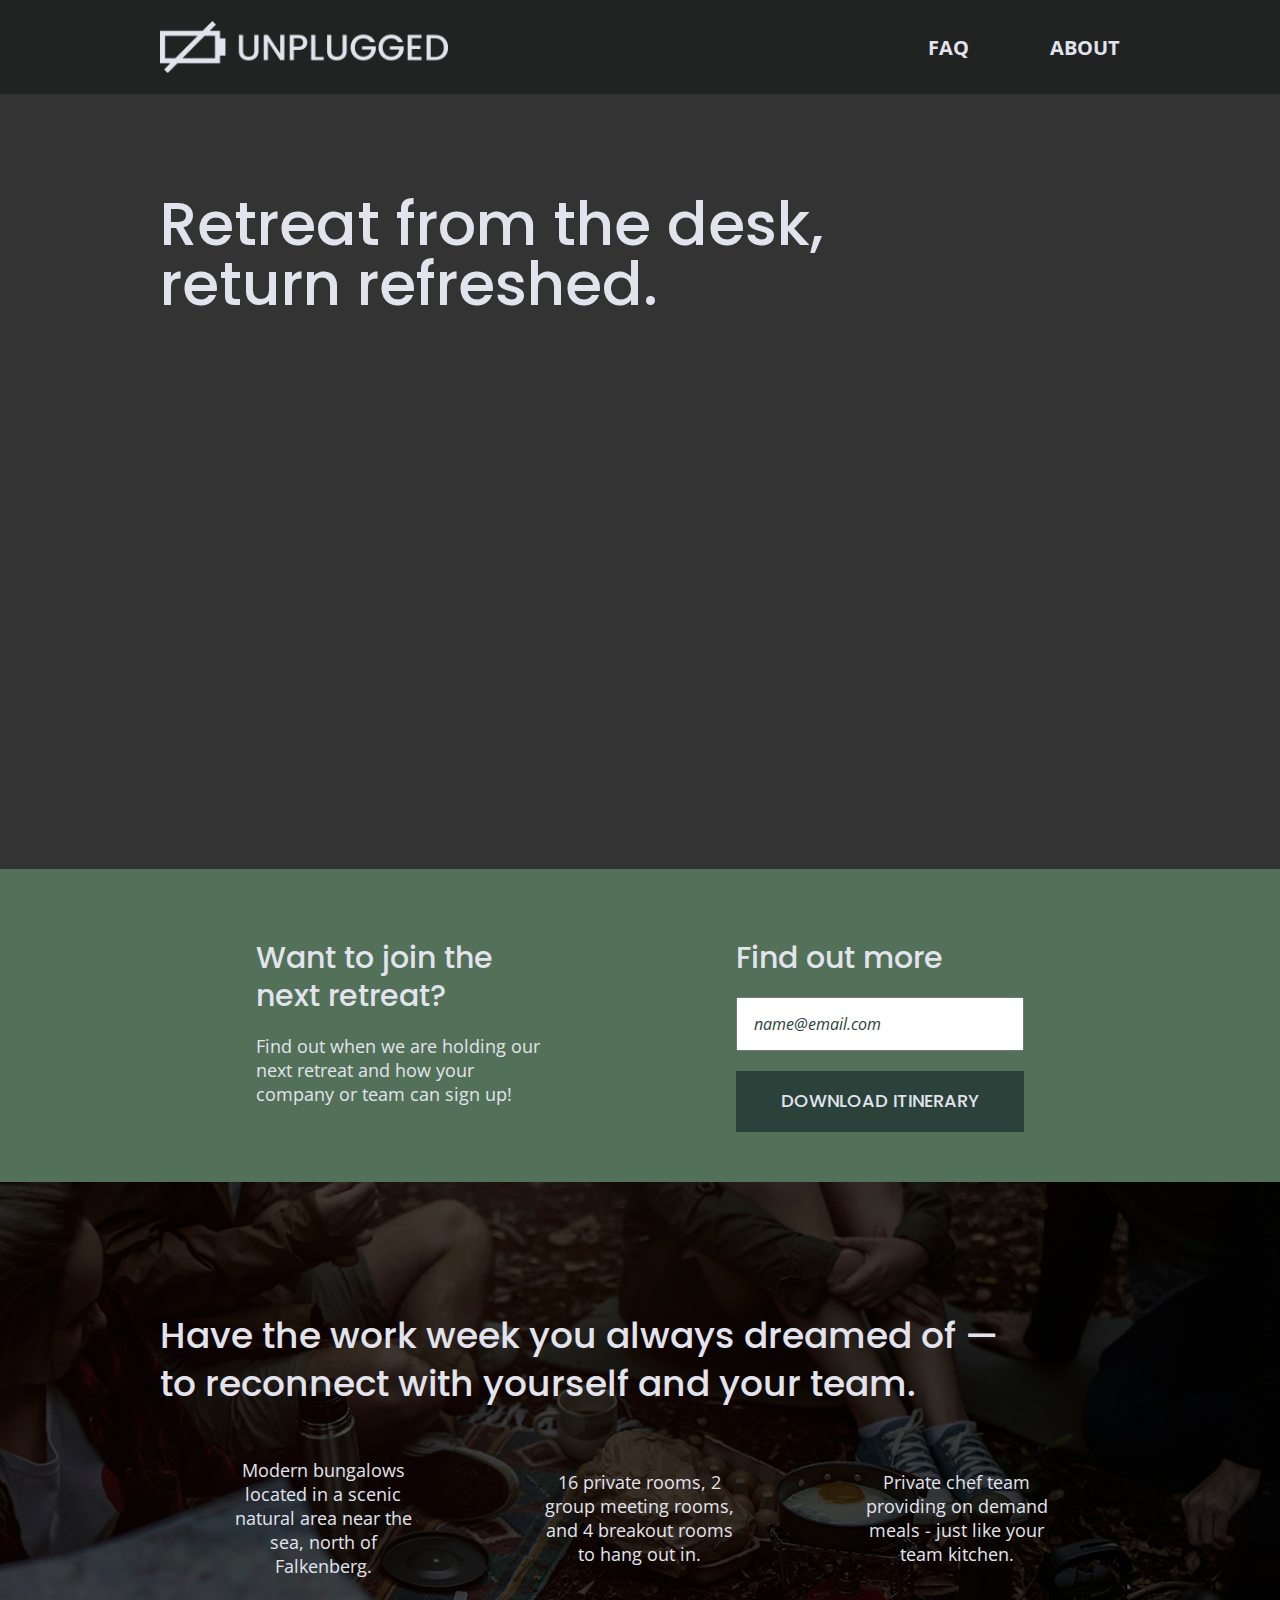
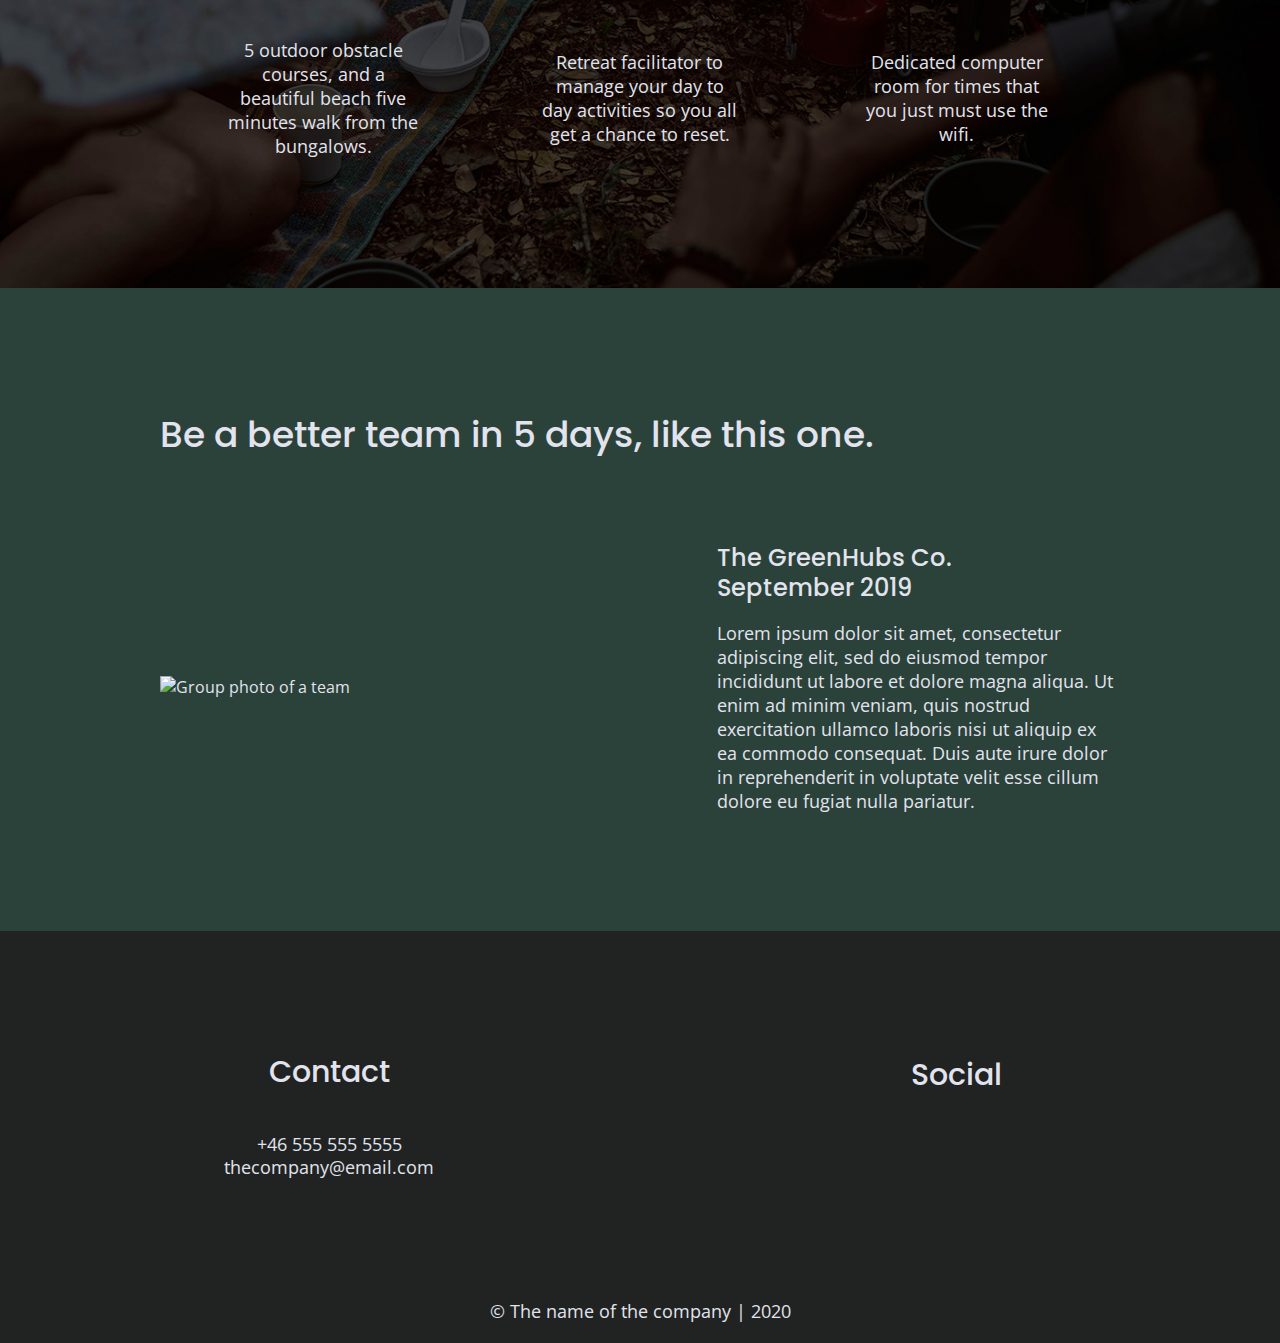
==== index.html @ bfc2228c "Add content to the mission section, change content for the icon section" ====
<!doctype html>
<html class="no-js" lang="">

<head>
  <meta charset="utf-8">
  <title>responsive project</title>
  <meta name="description" content="">
  <meta name="viewport" content="width=device-width, initial-scale=1">

  <link rel="manifest" href="site.webmanifest">
  <link rel="apple-touch-icon" href="icon.png">
  <!-- Place favicon.ico in the root directory -->
  
  <!--Google Fonts-->
  <link href="https://fonts.googleapis.com/css?family=Open+Sans:400,700|Poppins:500,700" rel="stylesheet">
  <!--Font awesome CDN version 5.5 -->
  <link rel="stylesheet" href="https://use.fontawesome.com/releases/v5.5.0/css/all.css" integrity="sha384-B4dIYHKNBt8Bc12p+WXckhzcICo0wtJAoU8YZTY5qE0Id1GSseTk6S+L3BlXeVIU" crossorigin="anonymous">
  <link rel="stylesheet" href="css/normalize.css">
  <link rel="stylesheet" href="css/main.css">

  <meta name="theme-color" content="#fafafa">
</head>

<body>
  <!--[if IE]>
    <p class="browserupgrade">You are using an <strong>outdated</strong> browser. Please <a href="https://browsehappy.com/">upgrade your browser</a> to improve your experience and security.</p>
  <![endif]-->

  <!-- Header, Logo and Navbar -->
    <header>
      <div class="content-wrapper">
        <figure>
          <a href="#">
            <img src="img/logo.png" alt="Logo of the homepage">
          </a>
        </figure>
          <div class="header-divider"></div>
          <nav>
               <ul>
                   <li><a href="faq/index.html" target="_blank">FAQ</a></li>
                   <li><a href="about/index.html" target="_blank">About</a></li>
               </ul>
          </nav>
      </div>
  </header>
   
  <main>

    <!--Headline and hero image-->
    <section class="hero-area">
      <div class="content-wrapper">
        <h1>Retreat from the desk, return refreshed.</h1> 
      </div>
      
    </section>

    <!--Newsletter signup-->
    <aside>
      <div class="content-wrapper">

      <div class="form-description">
        <h3>Want to join the next retreat?</h3>
        <p>Find out when we are holding our next retreat and how your company or team can sign up!
        </p>
      </div>

      <div class="form">
          <h3>Find out more</h3>
            <input type="text" name="name" value="name@email.com">
            <input type="button" value="Download Itinerary">
        </div>
      
      </div> <!--Aside content wrapper ends here-->
    </aside>

    <!--Info about, features content-->
    <section class="features">
      <div class="content-wrapper">
      <h2>Have the work week you always dreamed of — to reconnect with yourself and your team.</h2>

      <!--Icons and paragraphs with text-->	
      <div class="features-items">
        <article>
          <p class="fontawesome-icon">
             <i class="fas fa-campground"></i>
          </p>
          <p class="features-item-description">Modern bungalows located in a scenic natural area near the sea, north of Falkenberg.</p>
        </article>

        <article>
          <p class="fontawesome-icon">
            <i class="fas fa-bed"></i>
          </p>
          <p class="features-item-description">16 private rooms, 2 group meeting rooms, and 4 breakout rooms to hang out in.</p>
        </article>

        <article>
          <p class="fontawesome-icon">
            <i class="fas fa-utensils"></i>
          </p>
          <p class="features-item-description">Private chef team providing on demand meals - just like your team kitchen.</p>
        </article>
 	
        <article>
          <p class="fontawesome-icon">
            <i class="fas fa-shoe-prints"></i>
          </p>
          <p class="features-item-description">5 outdoor obstacle courses, and a beautiful beach five minutes walk from the bungalows.</p>
        </article>

        <article>
          <p class="fontawesome-icon">
            <i class="fas fa-smile"></i>
          </p>
          <p class="features-item-description">Retreat facilitator to manage your day to day activities so you all get a chance to reset.</p>
        </article>
	
        <article>
          <p class="fontawesome-icon">
            <i class="fas fa-wifi"></i>
          </p>
          <p class="features-item-description">Dedicated computer room for times that you just must use the wifi.</p>
        </article>
      
      </div> <!--features items div-->
      </div> <!--content wrapper div-->
    </section>

    <!--Previous retreats-->
    <section class="reviews">
      <div class="content-wrapper">
        <h2>Be a better team in 5 days, like this one.</h2>
     
          <article>
            <figure>
              <img src="img/team-photo.jpg" alt="Group photo of a team">
          </figure>
            <div>
              <h3>The GreenHubs Co. September 2019</h3>
              <p>Lorem ipsum dolor sit amet, consectetur adipiscing elit, sed do eiusmod tempor incididunt ut labore et dolore magna aliqua. 
                Ut enim ad minim veniam, quis nostrud exercitation ullamco laboris nisi ut aliquip ex ea commodo consequat. Duis aute irure 
                dolor in reprehenderit in voluptate velit esse cillum dolore eu fugiat nulla pariatur.</p>
            </div>
          </article>

      </div> <!--content wrapper div ends here-->
    </section> <!--reviews section ends here-->

  </main> <!--Main wrapper ends-->

  <!--Footer-->
  <footer>
    <div class="content-wrapper">
        <div class="footer-content">

          <!--Contact details-->
          <address class="contact">
            <h4>Contact</h4>
            <p>+46 555 555 5555 <br>
               thecompany@email.com
            </p>
          </address>
            
          <!--Social icons-->
            <div class="social">
              <h4>Social</h4>
                <div class="social-icons">
                    <p><a href="https://www.facebook.com" target="_blank"><i class="fab fa-facebook"></i></a></p>
                    <p><a href="https://www.github.com" target="_blank"><i class="fab fa-twitter"></iclass></i></a></p>
                    <p><a href="https://www.instagram.com" target="_blank"><i class="fab fa-instagram"></iclass></i></a></p>
                </div>
            </div>

        </div> <!-- footer content ends --> 
    </div> <!--footer content-wrapper ends-->
    
    <!--Copyright-->
    <div class="copyright">
        <p>&copy; The name of the company | 2020</p>
    </div> 
</footer>

  <script src="js/vendor/modernizr-3.8.0.min.js"></script>
  <script src="https://code.jquery.com/jquery-3.4.1.min.js" integrity="sha256-CSXorXvZcTkaix6Yvo6HppcZGetbYMGWSFlBw8HfCJo=" crossorigin="anonymous"></script>
  <script>window.jQuery || document.write('<script src="js/vendor/jquery-3.4.1.min.js"><\/script>')</script>
  <script src="js/plugins.js"></script>
  <script src="js/main.js"></script>

  <!-- Google Analytics: change UA-XXXXX-Y to be your site's ID. -->
  <script>
    window.ga = function () { ga.q.push(arguments) }; ga.q = []; ga.l = +new Date;
    ga('create', 'UA-XXXXX-Y', 'auto'); ga('set','transport','beacon'); ga('send', 'pageview')
  </script>
  <script src="https://www.google-analytics.com/analytics.js" async></script>
</body>

</html>
---- css/main.css ----
/*! HTML5 Boilerplate v7.3.0 | MIT License | https://html5boilerplate.com/ */

/* main.css 2.0.0 | MIT License | https://github.com/h5bp/main.css#readme */
/*
 * What follows is the result of much research on cross-browser styling.
 * Credit left inline and big thanks to Nicolas Gallagher, Jonathan Neal,
 * Kroc Camen, and the H5BP dev community and team.
 */

/* ==========================================================================
   Base styles: opinionated defaults
   ========================================================================== */

html {
  color: #222;
  font-size: 1em;
  line-height: 1.4;
}

/*
 * Remove text-shadow in selection highlight:
 * https://twitter.com/miketaylr/status/12228805301
 *
 * Vendor-prefixed and regular ::selection selectors cannot be combined:
 * https://stackoverflow.com/a/16982510/7133471
 *
 * Customize the background color to match your design.
 */

::-moz-selection {
  background: #b3d4fc;
  text-shadow: none;
}

::selection {
  background: #b3d4fc;
  text-shadow: none;
}

/*
 * A better looking default horizontal rule
 */

hr {
  display: block;
  height: 1px;
  border: 0;
  border-top: 1px solid #ccc;
  margin: 1em 0;
  padding: 0;
}

/*
 * Remove the gap between audio, canvas, iframes,
 * images, videos and the bottom of their containers:
 * https://github.com/h5bp/html5-boilerplate/issues/440
 */

audio,
canvas,
iframe,
img,
svg,
video {
  vertical-align: middle;
}

/*
 * Remove default fieldset styles.
 */

fieldset {
  border: 0;
  margin: 0;
  padding: 0;
}

/*
 * Allow only vertical resizing of textareas.
 */

textarea {
  resize: vertical;
}

/* ==========================================================================
   Browser Upgrade Prompt
   ========================================================================== */

.browserupgrade {
  margin: 0.2em 0;
  background: #ccc;
  color: #000;
  padding: 0.2em 0;
}

/* ==========================================================================
   Author's custom styles
   ========================================================================== */

/*-------------- General Styles -----------------*/
 
html {
	font-size: 16px;
}
 
body {
  font-family: 'Open Sans', sans-serif;
  font-size: 1em;
  text-align: left;
  color: #e2e3ed;
}
 
ul, 
ol {
  list-style-type: none;
}
 
a {
  color: #e2e3ed;
  text-decoration: none;
}
 
h2 {
  font-family: 'Poppins', sans-serif;
  font-size: 1.875em;
  font-weight: 500;
}
 
h3, 
h4 {
  font-family: 'Poppins', sans-serif;
  font-size: 1.3em;
  margin: 20px 0;
  font-weight: 500;
}
 
p {
  font-size: 0.875em;
  line-height: 1.29;
}
 
img { 
	width: 100%;
}
 
figure {
  margin: 0;
}
 
address {
  font-style: normal;
}
 
.content-wrapper {
  width: 90%;
  margin: 50px 0;
}

/*------------- Base Header - Footer Styles --------------*/

header, 
footer {
  background-color: #202322;
  display: flex;
  justify-content: center;
  align-items: center;
  flex-flow: row wrap;
}

/* Header styles */

header {
  padding: 15px 0;
}

header .content-wrapper {
  display: flex;
  align-items: center;
  justify-content: center;
  flex-flow: row wrap;
  margin: 0;
}

header figure {
  width: 60%;
  display: flex;
  justify-content: center;
  align-items: center;
  flex-flow: row wrap;
}

.header-divider {
  width: 100%;
  height: 1px;
  margin: 10px 0 20px 0;
  background: #3a3a3a; 
}

header nav {
  width: 60%;
  font-size: 1.125em;
  font-weight: 700;
  text-transform: uppercase;
  display: flex;
  justify-content: space-around;
  align-items: center;
  flex-flow: row wrap;
}

header nav ul {
  width: 100%;
  display: flex;
  justify-content: space-around;
  padding-left: 0;
}

header nav ul li {
  font-size: 1.125em;
}

/* Footer styles */

footer {
  flex-direction: column;
  text-align: center;
}

footer p {
  margin: 0;
}

footer .content-wrapper {
  width: 55%;
  margin: 50px 0;
}

footer .contact {
  margin-bottom: 50px;
}

footer h4 {
  font-size: 1.875em;
}

footer .social-icons {
  display: flex;
  justify-content: space-around;
  align-items: center;
}

footer .social-icons p {
  display: flex;
  justify-content: center;
  align-items: center;
  width: 40px;
  height: 40px;
}

footer .social-icons p i {
  font-size: 1.3125em;
}

footer .copyright {
  margin: 20px 0;
}


/*-------------- Mobile Styles - Homepage ----------------*/

/* Hero Area */

.hero-area {
  background: url(../img/hero-background.jpg) center no-repeat #333;
  background-size: cover;
  min-height: 500px;
  display: flex;
  justify-content: center;
  flex-flow: row wrap;
}

.hero-area h1 {
  font-size: 2.25em;
  font-family: 'Poppins', Helvetica, Arial, sans-serif;
  font-weight: 500; 
  line-height: 1.2; 
}

/* Aside */

aside {
  display: flex;
  align-items: center;
  justify-content: center;
  flex-flow: row wrap;
  background-color: #527158;
}

aside .form {
  margin-top: 30px;
}
 
input[type=text] {
  box-sizing: border-box;
  width: 100%;
  color: #2a423a;
  font-style: italic;
  padding: 1em;
}
 
input[type=button] {
  width: 100%;
  padding: 20px 0;
  margin-top: 20px;
  background-color: #2a423a;
  font-family: 'Poppins', Helvetica, Arial, sans-serif;
  font-weight: 500;
  font-size: 1.125em;
  color: #e2e3ed;
  border: none;
  text-align: center;
  text-transform: uppercase;
}

/* Features */

.features {
  background: url('../img/grey-background.jpg') center no-repeat #333;
  background-size: cover;
  display: flex;
  justify-content: center;
  flex-flow: row wrap;
}

.features h2 {
  margin-bottom: 60px;
}

.features article {
  width: 63%;
  margin: 30px 0;
}

.features .features-items {
  display: flex;
  align-items: center;
  justify-content: center;
  flex-flow: row wrap;
}

.features p {
  text-align: center;
  margin: 0;
}

.features i {
	font-size: 3.75em;
        margin-bottom: 40px;
}

/* Reviews */

.reviews {
  background-color: #2a423a;
  display: flex;
  justify-content: center;
  flex-flow: row wrap;
}

.reviews figure {
  width: 100%;
  display: flex;
  justify-content: center;
  align-items: center;
  flex-flow: row wrap;
}

.reviews h2 {
  margin-bottom: 40px;
  line-height: 1;
}

.reviews h3 {
  width: 55%;
  margin: 20px 0;
  font-size: 1.2em;
}

footer h4 {
  font-size: 1.3em;
}

/*-------------- Mobile Styles - About page ----------------*/

.mission {
  background: url('../img/mission-team.jpg') center no-repeat #333;
  background-size: cover;
  display: flex;
  justify-content: center;
  flex-flow: row wrap;
}

.mission-content p {
  font-weight: 700;
}

.map figure {
  width: 100%;
  height: 0; 
  padding-bottom: 80%; 
  overflow: hidden;
  position: relative;
}

.map iframe {
  width: 100%;
  height: 100%;
  position: absolute; 
  top: 0; 
  left: 0; 
}

.contact-section {
  background-color: #2a423a;
  display: flex;
  align-items: center;
  justify-content: center;
  flex-flow: row wrap;
}

.contact-content p {
  margin: 0;
}

/*-------------- Mobile Styles - FAQ page ----------------*/

.faq {
  background-color :#527158;
  display: flex;
  align-items: center;
  justify-content: center;
  flex-flow: row wrap;
}

.faq h2 {
  margin-bottom: 40px;
  line-height: 1;
}

.faq .content-wrapper {
  margin: 50px 0 0 0;
  display: flex;
  align-items: center;
  justify-content: center;
  flex-flow: row wrap;
}

.faq-content {
  margin-bottom: 35px;
}

.faq-content h4 {
  line-height: 1.333;
}

.faq-image img {
  margin-bottom: 25px;
  border-radius: 2%;
}


/* ==========================================================================
   Helper classes
   ========================================================================== */

/*
 * Hide visually and from screen readers
 */

.hidden {
  display: none !important;
}

/*
* Hide only visually, but have it available for screen readers:
* https://snook.ca/archives/html_and_css/hiding-content-for-accessibility
*
* 1. For long content, line feeds are not interpreted as spaces and small width
*    causes content to wrap 1 word per line:
*    https://medium.com/@jessebeach/beware-smushed-off-screen-accessible-text-5952a4c2cbfe
*/

.sr-only {
  border: 0;
  clip: rect(0, 0, 0, 0);
  height: 1px;
  margin: -1px;
  overflow: hidden;
  padding: 0;
  position: absolute;
  white-space: nowrap;
  width: 1px;
  /* 1 */
}

/*
* Extends the .sr-only class to allow the element
* to be focusable when navigated to via the keyboard:
* https://www.drupal.org/node/897638
*/

.sr-only.focusable:active,
.sr-only.focusable:focus {
  clip: auto;
  height: auto;
  margin: 0;
  overflow: visible;
  position: static;
  white-space: inherit;
  width: auto;
}

/*
* Hide visually and from screen readers, but maintain layout
*/

.invisible {
  visibility: hidden;
}

/*
* Clearfix: contain floats
*
* For modern browsers
* 1. The space content is one way to avoid an Opera bug when the
*    `contenteditable` attribute is included anywhere else in the document.
*    Otherwise it causes space to appear at the top and bottom of elements
*    that receive the `clearfix` class.
* 2. The use of `table` rather than `block` is only necessary if using
*    `:before` to contain the top-margins of child elements.
*/

.clearfix:before,
.clearfix:after {
  content: " ";
  /* 1 */
  display: table;
  /* 2 */
}

.clearfix:after {
  clear: both;
}

/* ==========================================================================
   EXAMPLE Media Queries for Responsive Design.
   These examples override the primary ('mobile first') styles.
   Modify as content requires.
   ========================================================================== */

@media only screen and (min-width: 768px) {
 
  /*----------Tablet styles - Homepage ----------*/

 /* General styles */
.content-wrapper {
  max-width: 640px;
  margin: 100px 0;
}

h2 {
  font-size: 2.25em;
  line-height: 1.333;
}

h3 {
  font-size: 1.5em;
  line-height: 1.25;
}

 /* Header */
header {
  justify-content: space-around;
  padding: 33px 0;
}

header .content-wrapper {
  width: 100%;
  justify-content: space-between;
}

header figure {
  width: 30%;
}

header nav {
  width: 20%;
}

header nav ul {
  justify-content: space-between;
}

.header-divider {
  display: none;
}

 /* Hero Area */
.hero-area {
  min-height: 600px;
}

.hero-area h1 {
  font-size: 3em;
  line-height: 1;
  margin: 0;
}

 /* Aside */
aside .content-wrapper {
   margin: 50px 0;
   display: flex;
   justify-content: space-between;
   flex-flow: row wrap;
}

aside .content-wrapper .form-description,
aside .content-wrapper .form {        
  width: 40%;  
  margin: 0;
}

/* Features */

.features h2 {
    margin-bottom: 20px;
}

.features article {
  display: flex;
  align-items: center;
  justify-content: center;
  flex-flow: column wrap;
  flex-basis: 50%;
}

.features .features-item-description {
   width: 62%;
}

/* Reviews */
.reviews article {
  display: flex;
  justify-content: space-between;
}

.reviews article figure {
  width: 49%;
  padding-right: 10px;
}

.reviews h2 {
  width: 85%;
}

.reviews article div {
  width: 49%;        
}

.reviews h3 {
  width: 75%;
  margin: 0;
  font-size: 1.5em;
}

/* Footer */
footer .content-wrapper {
  width: 65%;
  margin: 100px 0;
}
  
footer .footer-content {
  display: flex;
  justify-content: space-between;
  align-items: center;
  flex-direction: row;
}

footer .contact {
  margin-bottom: 0;
}

footer h4 {
  font-size: 1.5em;
  margin-bottom: 40px;
}

footer p {
  line-height: 1.285;
}

footer .social-icons {
  width: 12.5em;
  justify-content: space-between;
}

footer .copyright {
  width: 100%;
}

/*---------------- Tablet Styles - About Page---------------------*/

.mission-content {
  display: flex;
  justify-content: space-between;
  align-items: center;
  padding-top: 20px
}

.mission-content p {
  width: 45%;
}

.map figure {
  padding-bottom: 45.5%; 
}

.contact-section .content-wrapper h2 {
  width: 80%;
}

.contact-content {
  display: flex;
  justify-content: space-between;
  align-items: flex-start;
}

/*-----------------Tablet Styles - FAQ Page---------------------*/

.faq .content-wrapper {
  justify-content: space-between;
}

.faq-image {
  width: 60%;
  margin-bottom: 40px;
  padding-left: 130px;
}

.faq h2 {
  width: 100%;
  font-size: 3em;
}

.faq h4 {
  font-size: 1.4em;
  line-height: 1.125;
}


.faq p {
    font-size: .875em;
    line-height: 1.5;
}

}

@media only screen and (min-width: 1200px) {
/*---------------Desktop styles - Homepage ---------------*/

header {
  padding: 15px 0;
}

.hero-area {
  min-height: 775px;
}

.content-wrapper {
    max-width: 960px;
}

h2 {
  font-size: 2.25em;
}

h3,
h4 {
    font-size: 1.875em;
}

p {
    font-size: 1.125em;
    line-height: 1.333;
}

/* Hero */
.hero-area h1 {
   width: 80%;
   font-size: 3.75em;
}

/* Aside */
aside .content-wrapper {
   justify-content: space-around;
}

aside .content-wrapper .form-description,
aside .content-wrapper .form {
   width: 30%;
}

.form-description p {
  font-size: 1.125em;
}

/* Features */
.features h2 {
   width: 90%;
}

.features article {
   flex-basis: 33%;
}

/* Reviews */ 
.reviews h2 {
  padding-bottom: 50px; 
}

.reviews article div {
   width: 42%;
}

footer h4 {
  font-size: 1.875em;
}

/*------------------ Desktop Styles - About Page-------------------- */

.map figure {
  padding-bottom: 37.5%;
}

.mission h2,
.contact-section .content-wrapper h2 {
    width: 95%;
    font-size: 3em;
}

.contact-content h4 {
  font-size: 1.875em;
}

.mission-content p {
  font-weight: 700;
  line-height: 1.3;
  font-size: 1.5em;
}

/*--------------------Desktop Styles - FAQ Page -------------------- */

.faq h2 {
  width: 100%;
  font-size: 3em;
}

.faq h4 {
  font-size: 1.5em;
  line-height: 1;
}

.faq p {
      font-size: 1.125em;
      line-height: 1.4;
}

.faq-image {
  width: 40%;
  margin-bottom: 40px;
  padding-left: 0;
}

}


/* ==========================================================================
   Print styles.
   Inlined to avoid the additional HTTP request:
   https://www.phpied.com/delay-loading-your-print-css/
   ========================================================================== */

@media print {
  *,
  *:before,
  *:after {
    background: transparent !important;
    color: #000 !important;
    /* Black prints faster */
    box-shadow: none !important;
    text-shadow: none !important;
  }
  a,
  a:visited {
    text-decoration: underline;
  }
  a[href]:after {
    content: " (" attr(href) ")";
  }
  abbr[title]:after {
    content: " (" attr(title) ")";
  }
  /*
     * Don't show links that are fragment identifiers,
     * or use the `javascript:` pseudo protocol
     */
  a[href^="#"]:after,
  a[href^="javascript:"]:after {
    content: "";
  }
  pre {
    white-space: pre-wrap !important;
  }
  pre,
  blockquote {
    border: 1px solid #999;
    page-break-inside: avoid;
  }
  /*
     * Printing Tables:
     * https://web.archive.org/web/20180815150934/http://css-discuss.incutio.com/wiki/Printing_Tables
     */
  thead {
    display: table-header-group;
  }
  tr,
  img {
    page-break-inside: avoid;
  }
  p,
  h2,
  h3 {
    orphans: 3;
    widows: 3;
  }
  h2,
  h3 {
    page-break-after: avoid;
  }
}
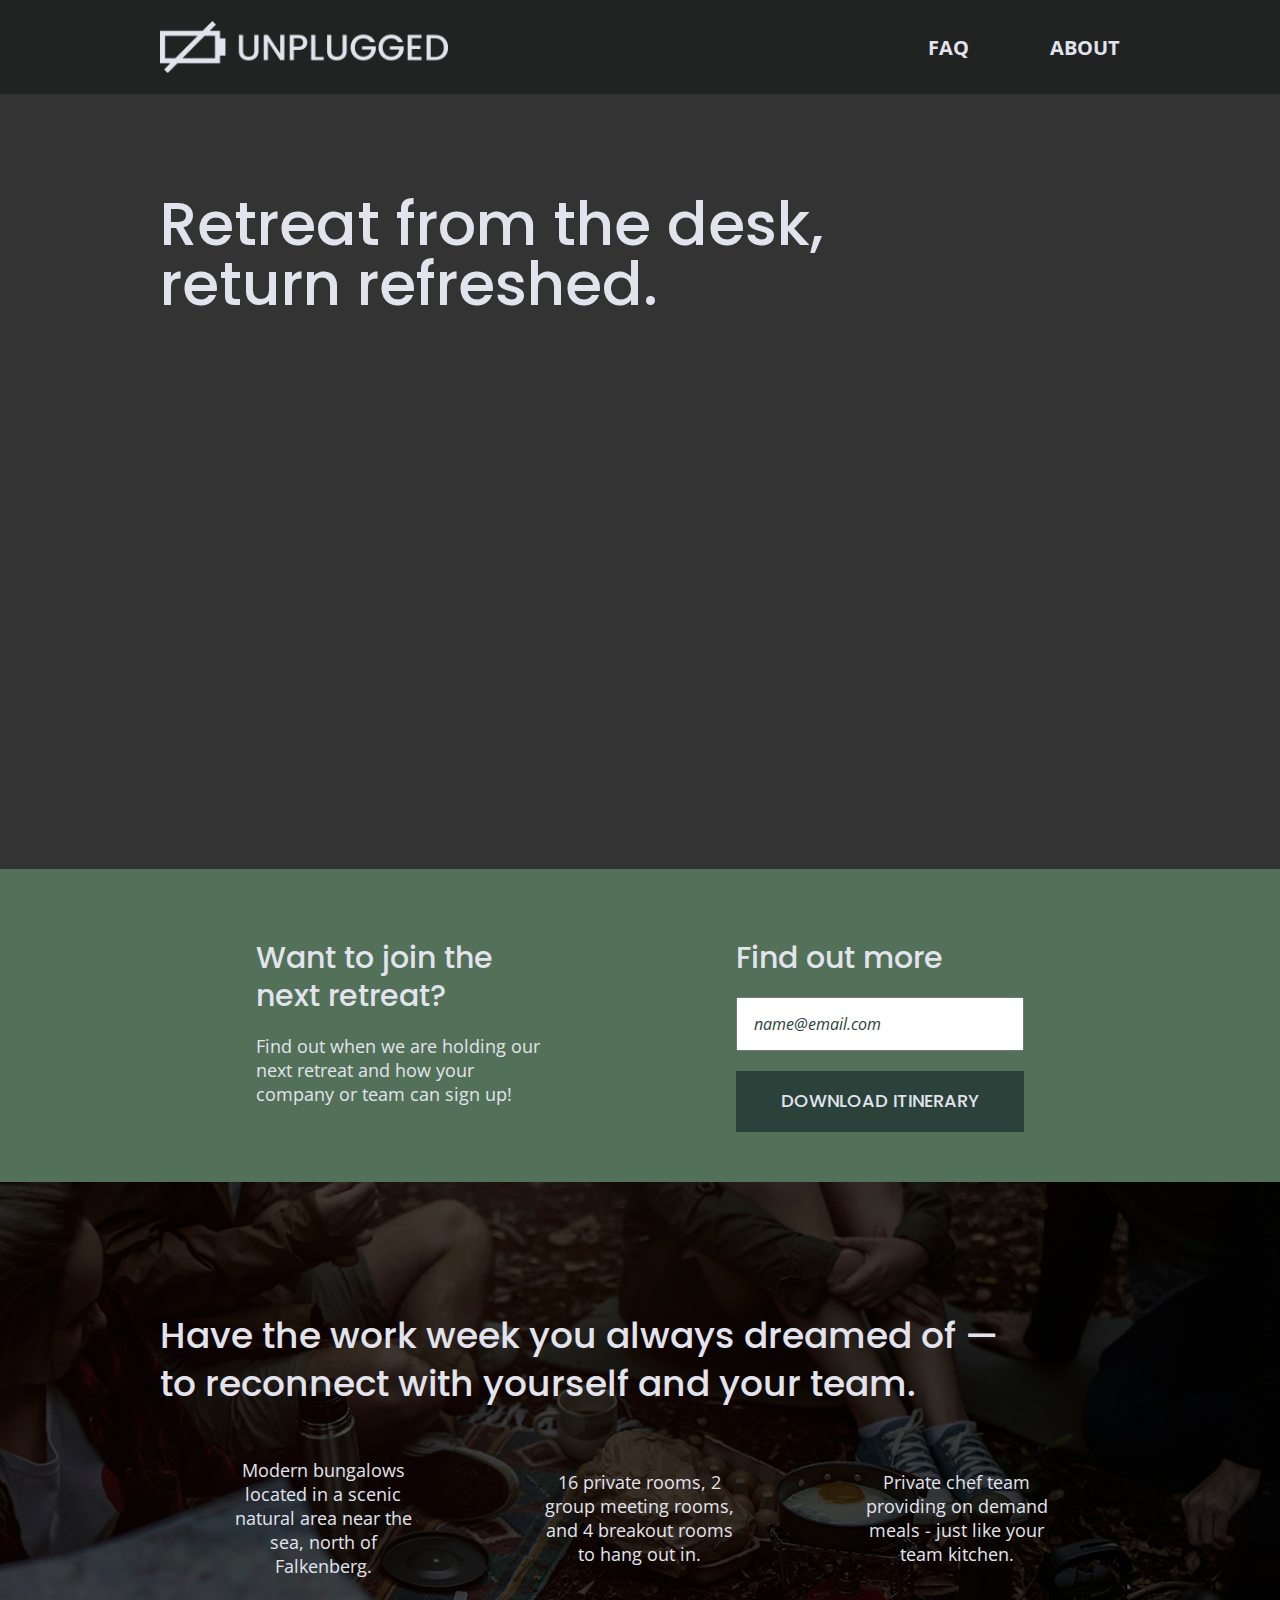
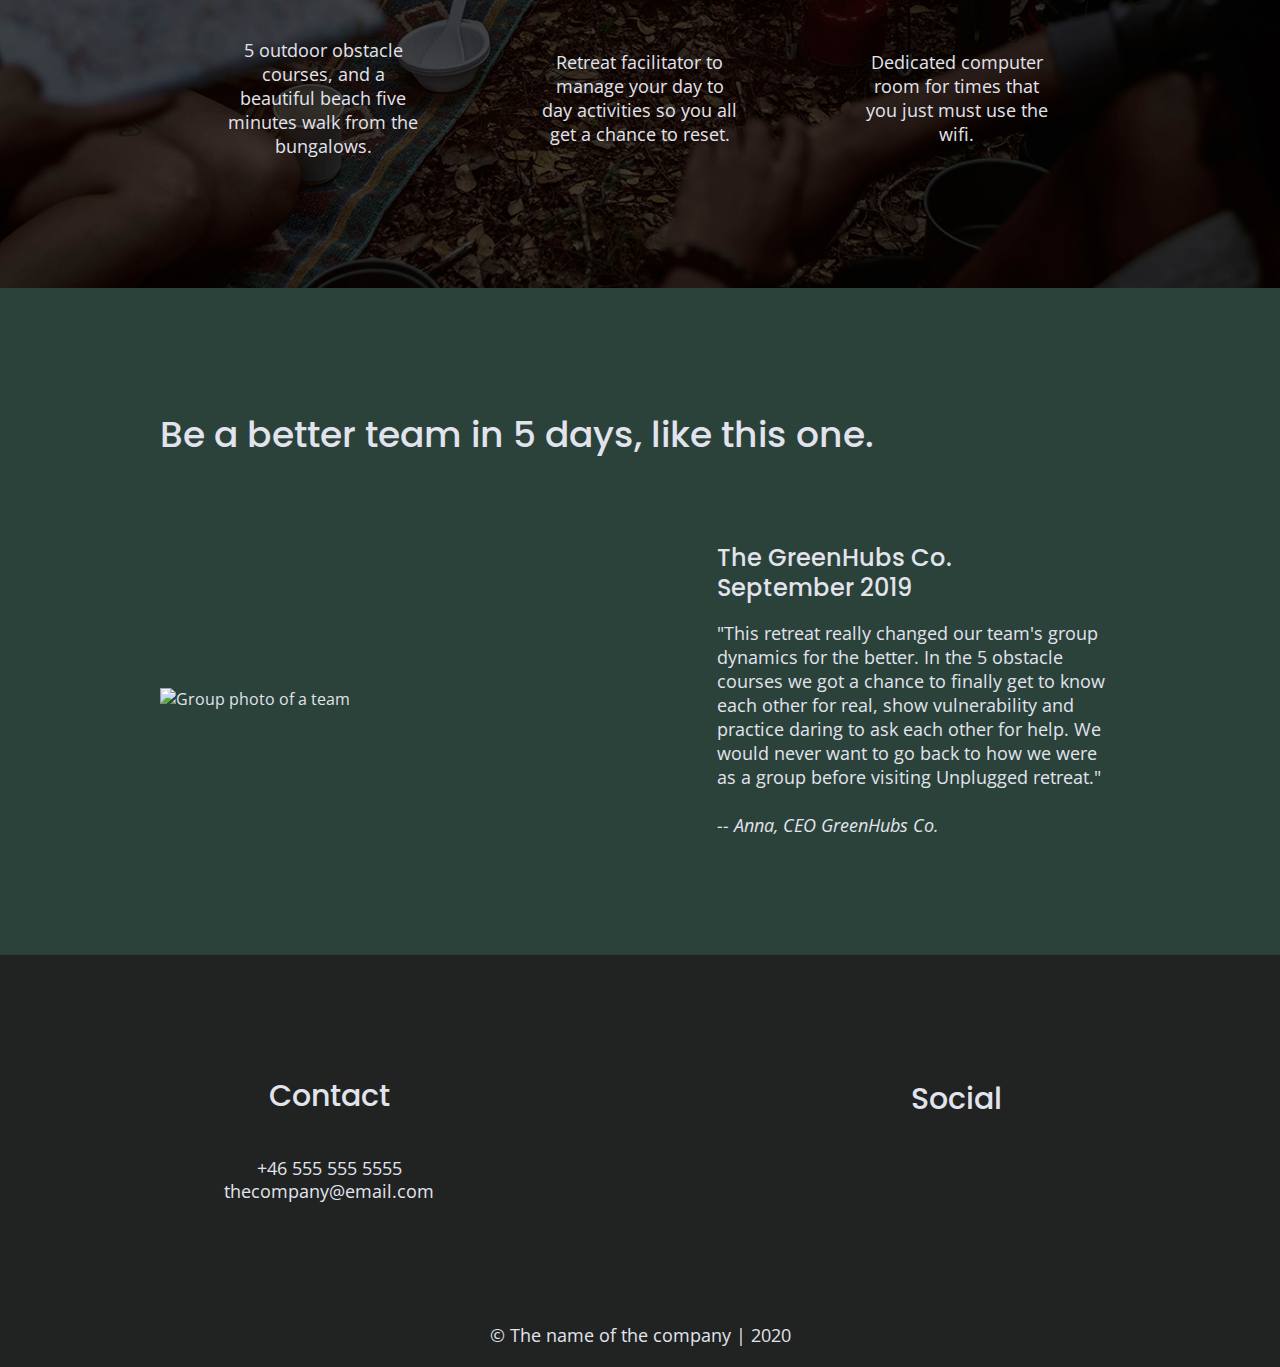
==== commit 1ddc40c3: "Add content to reviews section" ====
--- a/index.html
+++ b/index.html
@@ -137,9 +137,13 @@
           </figure>
             <div>
               <h3>The GreenHubs Co. September 2019</h3>
-              <p>Lorem ipsum dolor sit amet, consectetur adipiscing elit, sed do eiusmod tempor incididunt ut labore et dolore magna aliqua. 
-                Ut enim ad minim veniam, quis nostrud exercitation ullamco laboris nisi ut aliquip ex ea commodo consequat. Duis aute irure 
-                dolor in reprehenderit in voluptate velit esse cillum dolore eu fugiat nulla pariatur.</p>
+              <p>"This retreat really changed our team's group dynamics for the better. 
+                In the 5 obstacle courses we got a chance to finally get to know each other for real, 
+                show vulnerability and practice daring to ask each other for help. We would never want 
+                to go back to how we were as a group before visiting Unplugged retreat." <br>
+                <br>
+                <em>-- Anna, CEO GreenHubs Co.</em>
+              </p>
             </div>
           </article>
 
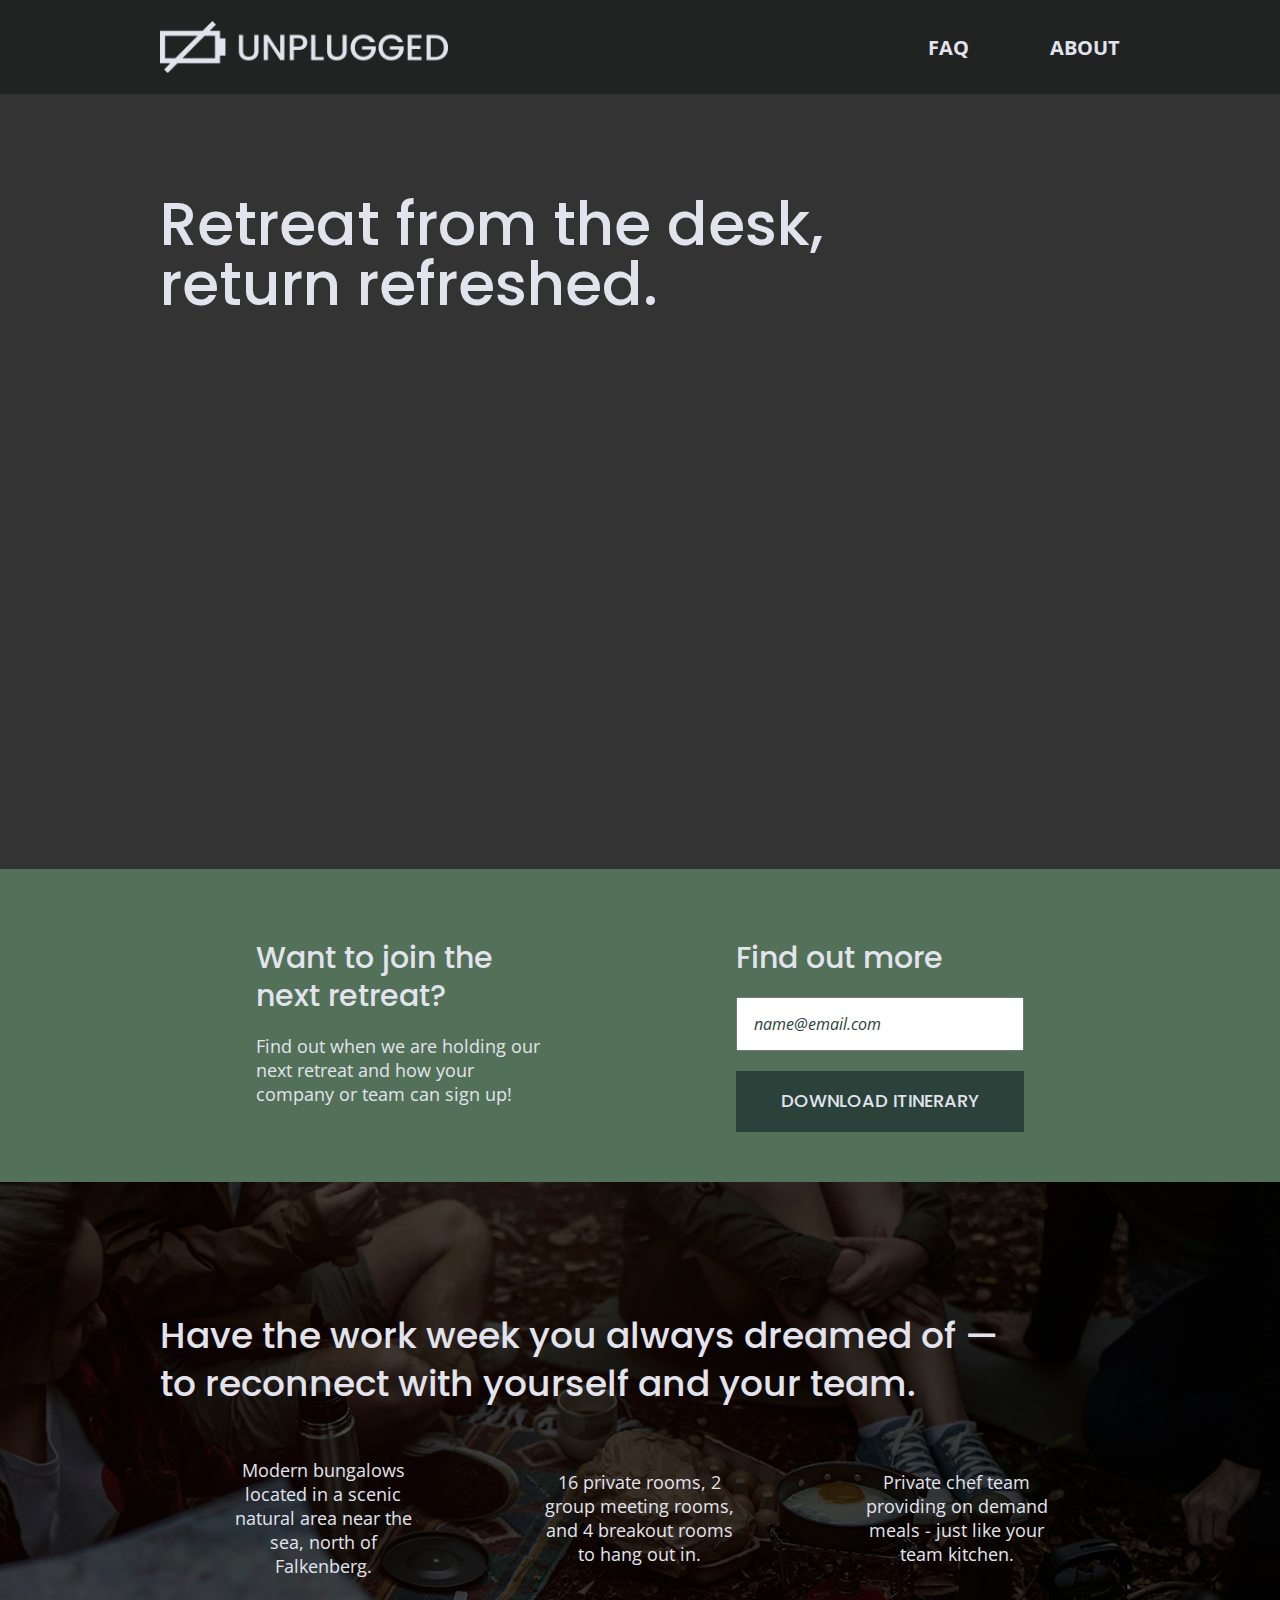
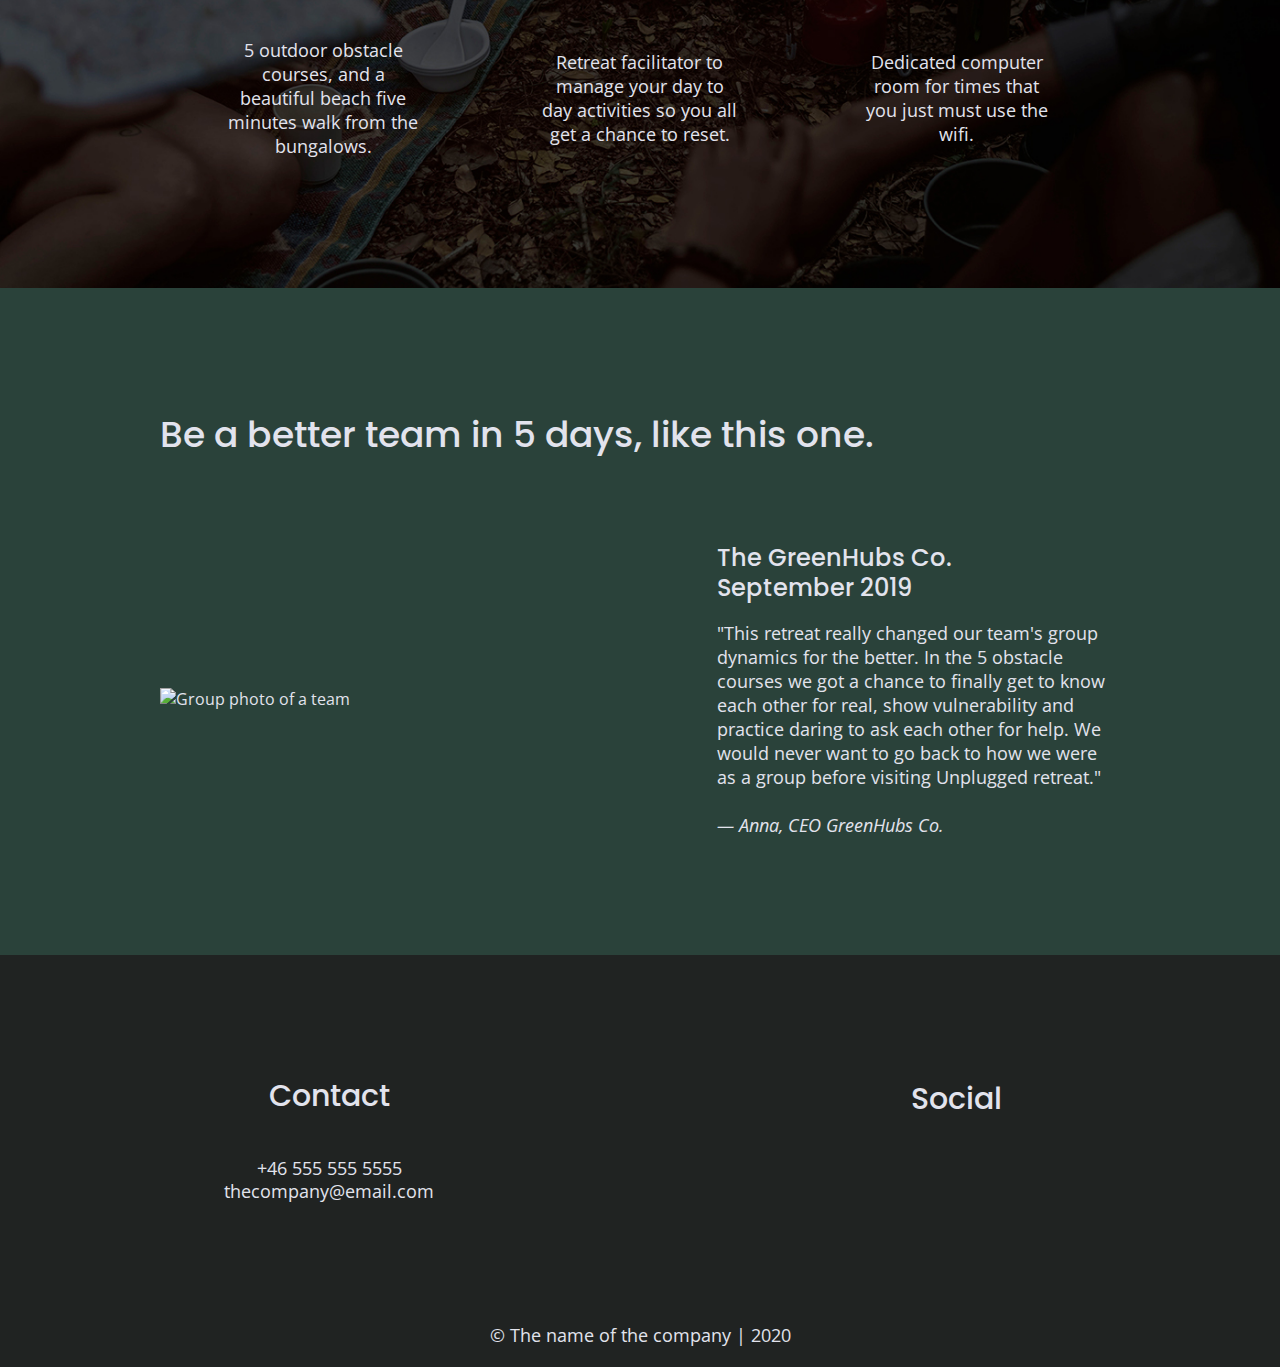
==== commit a2653770: "Add proper line for the review comment" ====
--- a/index.html
+++ b/index.html
@@ -142,7 +142,7 @@
                 show vulnerability and practice daring to ask each other for help. We would never want 
                 to go back to how we were as a group before visiting Unplugged retreat." <br>
                 <br>
-                <em>-- Anna, CEO GreenHubs Co.</em>
+                <em>— Anna, CEO GreenHubs Co.</em>
               </p>
             </div>
           </article>
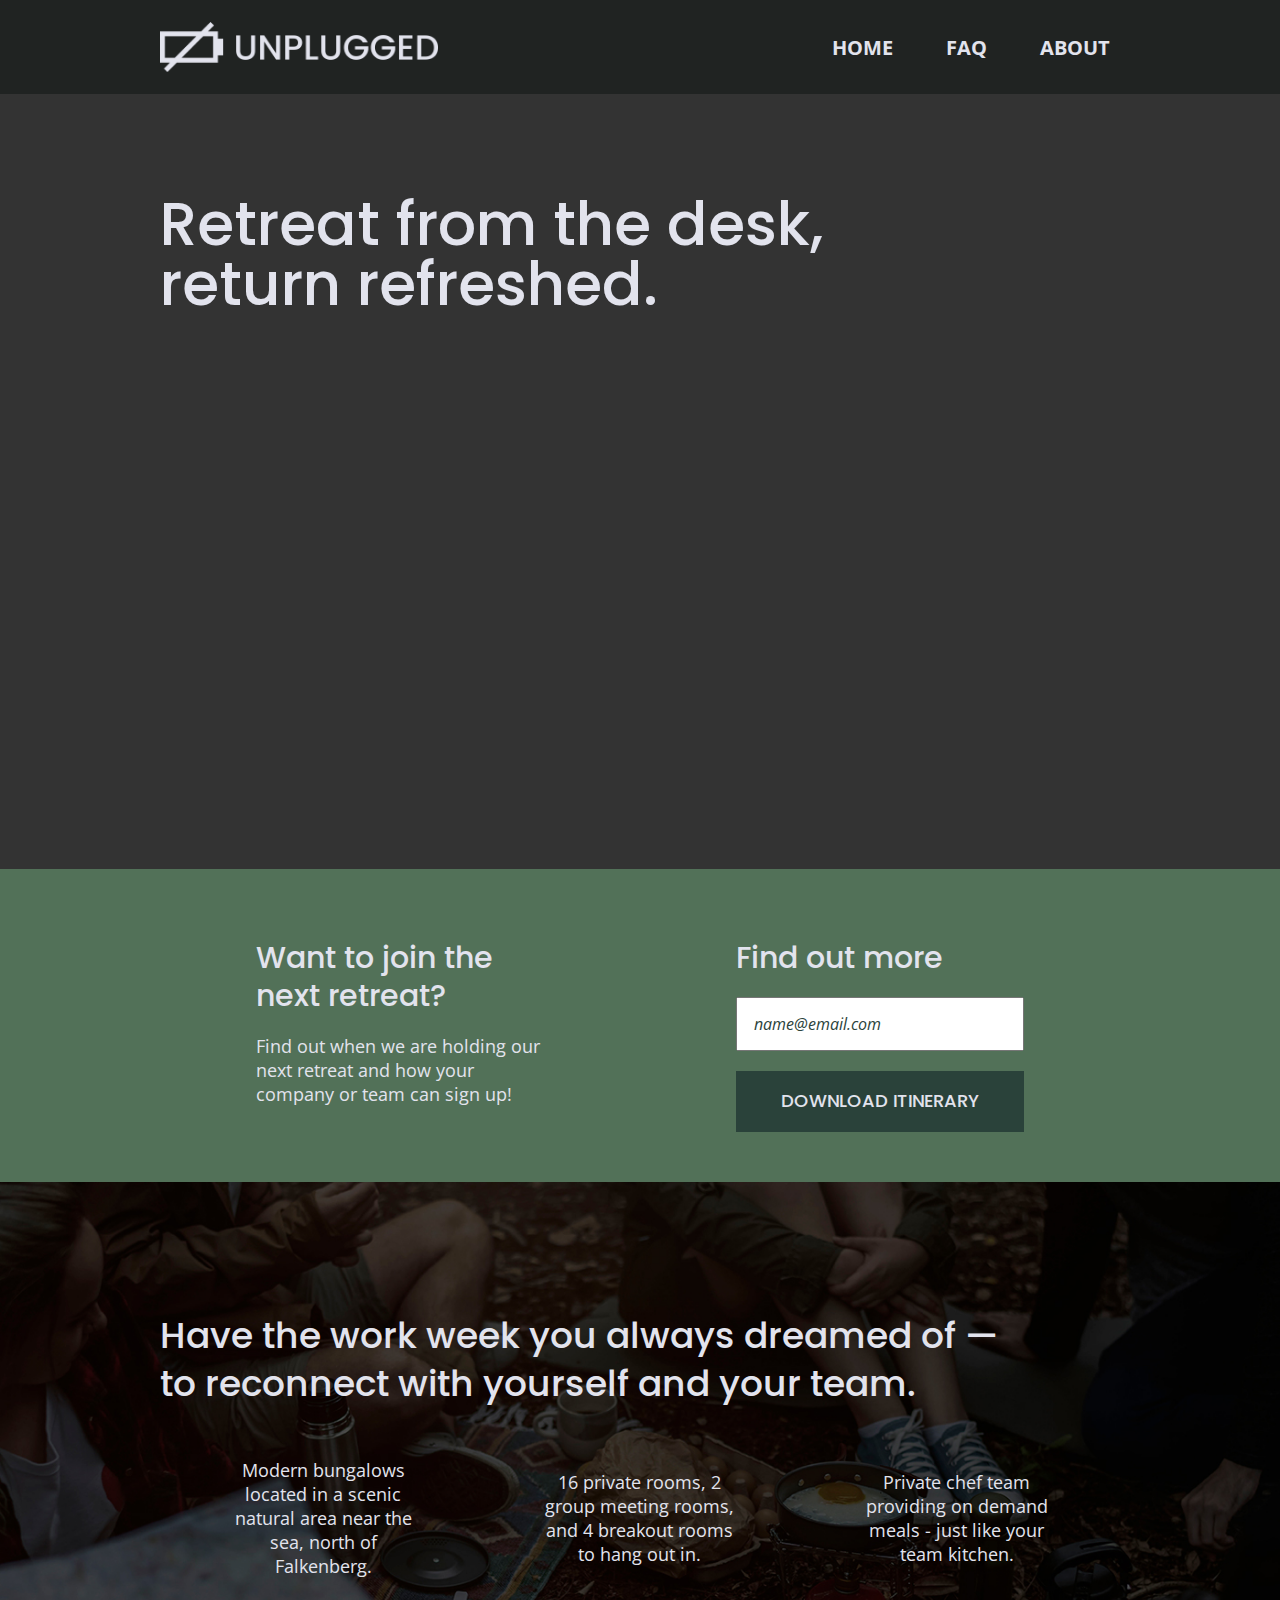
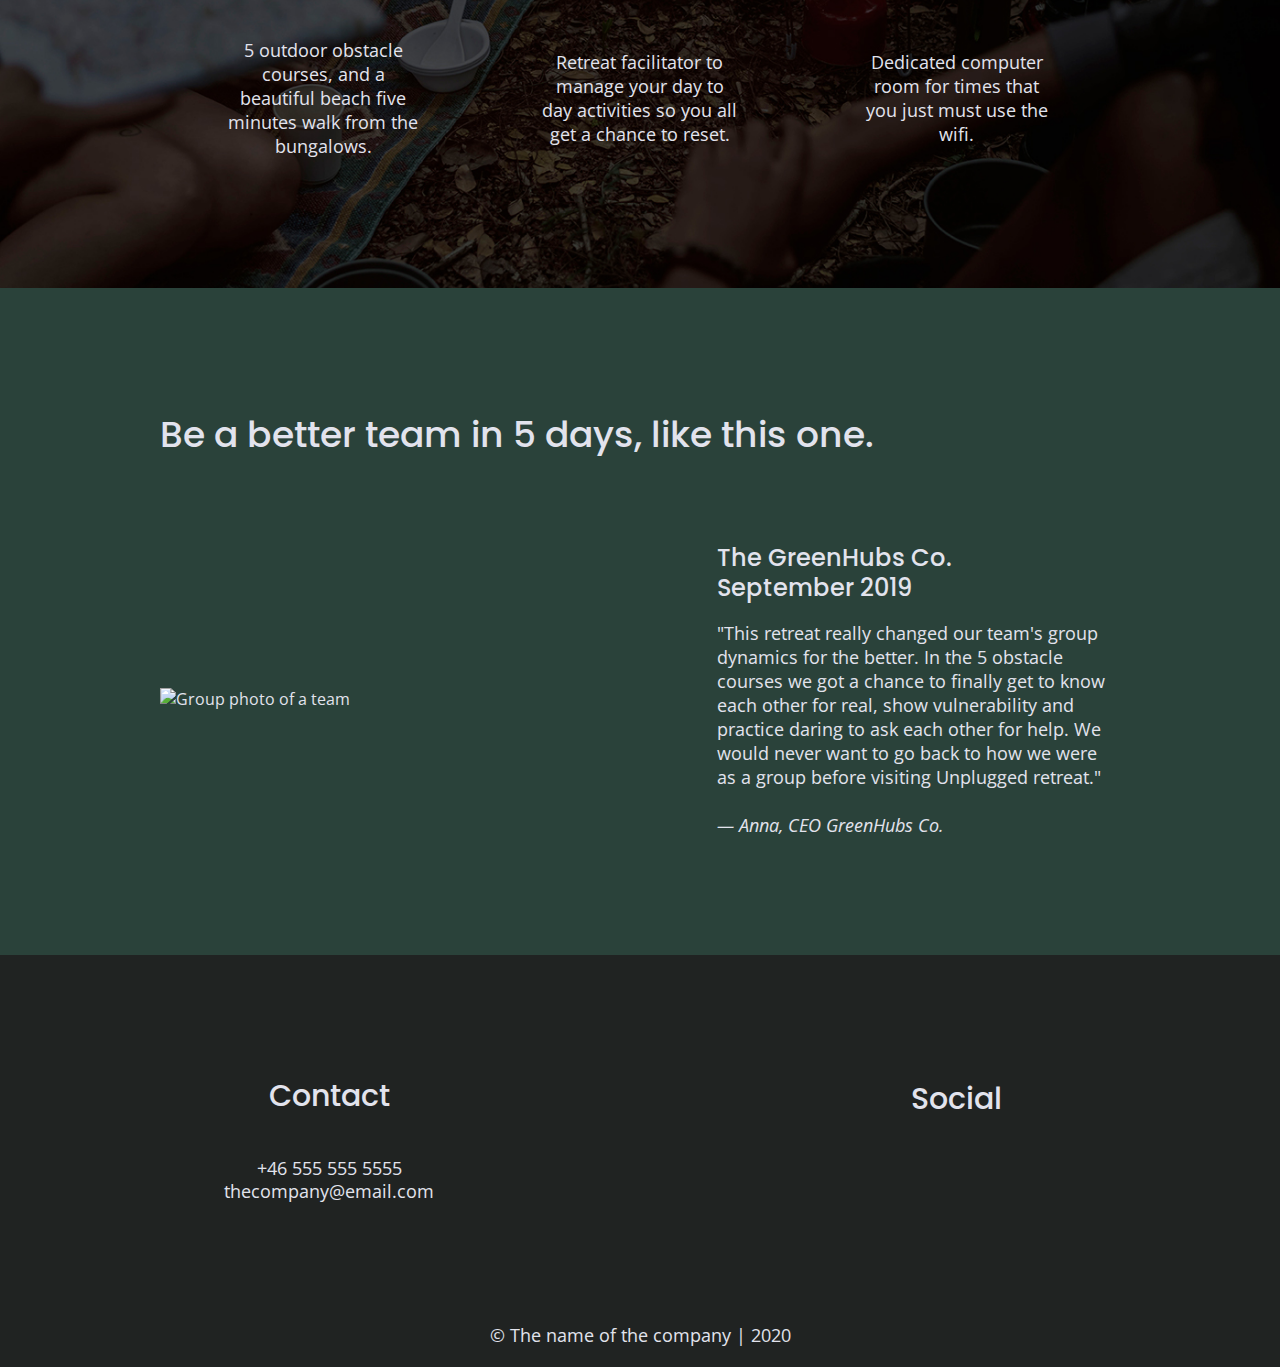
==== commit 1de27dfb: "Add a Home navbar link, change width and add margin to navbar" ====
--- a/index.html
+++ b/index.html
@@ -3,7 +3,7 @@
 
 <head>
   <meta charset="utf-8">
-  <title>responsive project</title>
+  <title>Unplugged Retreat</title>
   <meta name="description" content="">
   <meta name="viewport" content="width=device-width, initial-scale=1">
 
@@ -36,9 +36,10 @@
         </figure>
           <div class="header-divider"></div>
           <nav>
-               <ul>
-                   <li><a href="faq/index.html" target="_blank">FAQ</a></li>
-                   <li><a href="about/index.html" target="_blank">About</a></li>
+               <ul> 
+                  <li><a href="index.html">Home</a></li>
+                  <li><a href="faq/index.html">FAQ</a></li>
+                  <li><a href="about/index.html">About</a></li>
                </ul>
           </nav>
       </div>
@@ -170,8 +171,8 @@
               <h4>Social</h4>
                 <div class="social-icons">
                     <p><a href="https://www.facebook.com" target="_blank"><i class="fab fa-facebook"></i></a></p>
-                    <p><a href="https://www.github.com" target="_blank"><i class="fab fa-twitter"></iclass></i></a></p>
-                    <p><a href="https://www.instagram.com" target="_blank"><i class="fab fa-instagram"></iclass></i></a></p>
+                    <p><a href="https://www.github.com" target="_blank"><i class="fab fa-twitter"></i></a></p>
+                    <p><a href="https://www.instagram.com" target="_blank"><i class="fab fa-instagram"></i></a></p>
                 </div>
             </div>
 
--- a/css/main.css
+++ b/css/main.css
@@ -119,6 +119,11 @@
 a {
   color: #e2e3ed;
   text-decoration: none;
+  margin-right: 10px;
+}
+
+.lastnavitem {
+  margin-right: 0;
 }
  
 h2 {
@@ -594,7 +599,7 @@
 }
 
 header nav {
-  width: 20%;
+  width: 30%;
 }
 
 header nav ul {
